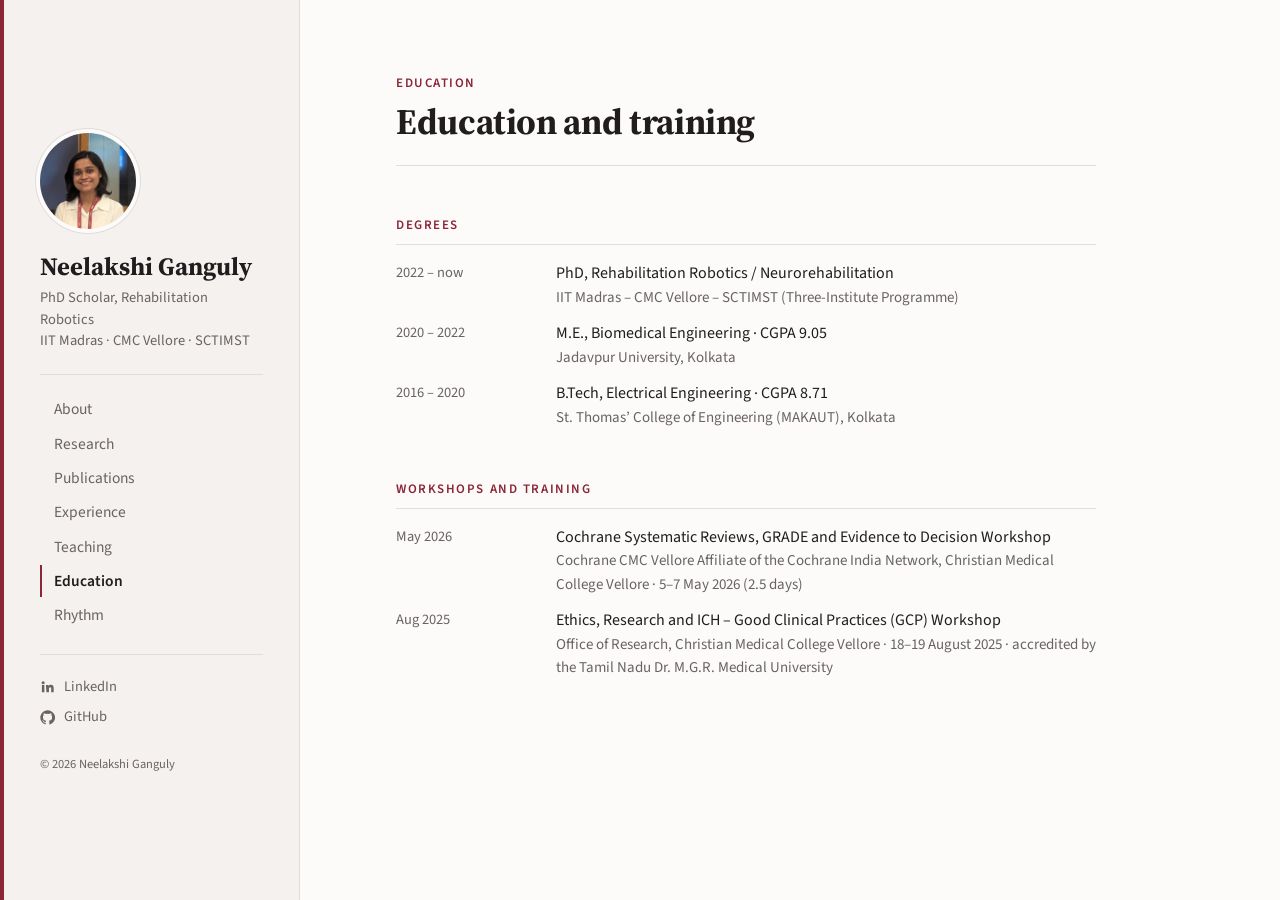
==== education.html @ b9ca0e88 "Add files via upload" ====
<!DOCTYPE html>
<html lang="en">
<head>
<meta charset="utf-8">
<meta name="viewport" content="width=device-width, initial-scale=1">
<title>Education · Neelakshi Ganguly</title>
<meta name="description" content="Neelakshi Ganguly, PhD scholar in rehabilitation robotics at IIT Madras, CMC Vellore and SCTIMST.">
<link rel="preconnect" href="https://fonts.googleapis.com">
<link rel="preconnect" href="https://fonts.gstatic.com" crossorigin>
<link href="https://fonts.googleapis.com/css2?family=Source+Serif+4:opsz,wght@8..60,400;8..60,600;8..60,700&family=Source+Sans+3:wght@400;500;600&display=swap" rel="stylesheet">
<link rel="stylesheet" href="style.css">
</head>
<body>
  <aside class="sidebar">
    <div class="side-inner">
      <img class="avatar" src="profile.jpg" width="96" height="96" alt="Neelakshi Ganguly">
      <div>
        <p class="name">Neelakshi Ganguly</p>
        <p class="tagline">PhD Scholar, Rehabilitation Robotics<br>IIT Madras · CMC Vellore · SCTIMST</p>
      </div>
      <nav class="side-block nav" aria-label="Pages">
        <a href="index.html">About</a>
        <a href="research.html">Research</a>
        <a href="publications.html">Publications</a>
        <a href="experience.html">Experience</a>
        <a href="teaching.html">Teaching</a>
        <a href="education.html" aria-current="page">Education</a>
        <a href="rhythm.html">Rhythm</a>
      </nav>
      <div class="side-block ext">
        <a href="https://www.linkedin.com/in/neelakshi-ganguly-1a842b307/"><svg viewBox="0 0 24 24" aria-hidden="true"><path d="M4.98 3.5a2.5 2.5 0 1 1 0 5 2.5 2.5 0 0 1 0-5zM3 9.75h4V21H3zM9.5 9.75h3.8v1.6h.05c.53-1 1.83-2.05 3.77-2.05 4.03 0 4.78 2.65 4.78 6.1V21h-4v-5c0-1.2-.02-2.73-1.66-2.73-1.67 0-1.92 1.3-1.92 2.64V21h-4z"/></svg>LinkedIn</a>
        <a href="https://github.com/Neelakshi5597"><svg viewBox="0 0 24 24" aria-hidden="true"><path d="M12 .5a11.5 11.5 0 0 0-3.64 22.41c.58.1.79-.25.79-.56v-2c-3.2.7-3.88-1.37-3.88-1.37-.53-1.33-1.28-1.69-1.28-1.69-1.05-.71.08-.7.08-.7 1.16.08 1.77 1.19 1.77 1.19 1.03 1.77 2.7 1.26 3.36.96.1-.75.4-1.26.73-1.55-2.55-.29-5.24-1.28-5.24-5.69 0-1.26.45-2.29 1.19-3.09-.12-.29-.52-1.46.11-3.05 0 0 .97-.31 3.17 1.18a11 11 0 0 1 5.77 0c2.2-1.49 3.17-1.18 3.17-1.18.63 1.59.23 2.76.11 3.05.74.8 1.19 1.83 1.19 3.09 0 4.42-2.7 5.39-5.26 5.68.41.36.78 1.06.78 2.14v3.17c0 .31.21.67.8.56A11.5 11.5 0 0 0 12 .5z"/></svg>GitHub</a>
      </div>
      <p class="copy">© 2026 Neelakshi Ganguly</p>
    </div>
  </aside>
  <main class="content">
    <p class="kicker">Education</p>
    <h1>Education and training</h1>
    <hr class="rule">
    <h2>Degrees</h2>
    <ul class="dated">
      <li><span class="d">2022 – now</span><span>PhD, Rehabilitation Robotics / Neurorehabilitation<span class="s">IIT Madras – CMC Vellore – SCTIMST (Three-Institute Programme)</span></span></li>
      <li><span class="d">2020 – 2022</span><span>M.E., Biomedical Engineering · CGPA 9.05<span class="s">Jadavpur University, Kolkata</span></span></li>
      <li><span class="d">2016 – 2020</span><span>B.Tech, Electrical Engineering · CGPA 8.71<span class="s">St. Thomas’ College of Engineering (MAKAUT), Kolkata</span></span></li>
    </ul>

    <h2>Workshops and training</h2>
    <ul class="dated">
      <li><span class="d">May 2026</span><span>Cochrane Systematic Reviews, GRADE and Evidence to Decision Workshop<span class="s">Cochrane CMC Vellore Affiliate of the Cochrane India Network, Christian Medical College Vellore · 5–7 May 2026 (2.5 days)</span></span></li>
      <li><span class="d">Aug 2025</span><span>Ethics, Research and ICH – Good Clinical Practices (GCP) Workshop<span class="s">Office of Research, Christian Medical College Vellore · 18–19 August 2025 · accredited by the Tamil Nadu Dr. M.G.R. Medical University</span></span></li>
    </ul>
  </main>
</body>
</html>
---- style.css ----
:root {
  /* Layout: tinted identity sidebar with a maroon spine beside one serif-led reading column; dated entries in a two-column grid */
  --page: #fcfbfa;
  --side: #f4f1ef;
  --ink: #211d1e;
  --muted: #6a6264;
  --rule: #e2dcda;
  --accent: #8b2635;
  --accent-soft: #f3e4e6;
  --serif: "Source Serif 4", "Times New Roman", Georgia, serif;
  --sans: "Source Sans 3", "Segoe UI", system-ui, -apple-system, sans-serif;
  color-scheme: light;
}

* { box-sizing: border-box; }
html, body { margin: 0; }
html { scroll-behavior: smooth; }
@media (prefers-reduced-motion: reduce) { html { scroll-behavior: auto; } }
body { background: var(--page); color: var(--ink); font: 400 17px/1.7 var(--sans); }
a { color: var(--accent); text-decoration: none; }
a:hover { text-decoration: underline; text-underline-offset: 3px; }
a:focus-visible { outline: 2px solid var(--accent); outline-offset: 3px; border-radius: 2px; }

/* Sidebar */
.sidebar {
  position: fixed; inset: 0 auto 0 0; width: 300px; background: var(--side);
  border-right: 1px solid var(--rule); box-shadow: inset 4px 0 0 var(--accent);
  overflow-y: auto; display: flex; flex-direction: column;
}
.side-inner { margin: auto 0; display: flex; flex-direction: column; gap: 22px; padding: 48px 36px 40px 40px; }
.avatar {
  width: 96px; height: 96px; border-radius: 50%; display: grid; place-items: center;
  background: var(--accent); color: #fff; font: 600 32px var(--serif); letter-spacing: 1px; object-fit: cover;
  box-shadow: 0 0 0 4px var(--page), 0 0 0 5px var(--rule);
}
.name { font: 700 25px/1.2 var(--serif); margin: 0; }
.tagline { color: var(--muted); font-size: 14.5px; margin: 6px 0 0; line-height: 1.5; }
.side-block { border-top: 1px solid var(--rule); padding-top: 18px; display: flex; flex-direction: column; gap: 2px; }
.nav a { color: var(--muted); font-size: 15.5px; padding: 3px 0 3px 12px; border-left: 2px solid transparent; }
.nav a[aria-current="page"] { color: var(--ink); font-weight: 600; border-left-color: var(--accent); }
.nav a:hover { color: var(--accent); text-decoration: none; }
.ext a { display: flex; align-items: center; gap: 9px; color: var(--muted); font-size: 14.5px; padding: 2px 0; }
.ext a:hover { color: var(--accent); text-decoration: none; }
.ext svg { width: 15px; height: 15px; fill: currentColor; flex: none; }
.copy { color: var(--muted); font-size: 12.5px; margin: 0; }

/* Content */
.content { margin-left: 300px; padding: 72px 48px 88px 96px; }
.content > * { max-width: 700px; }
.kicker { color: var(--accent); font-size: 13px; font-weight: 600; letter-spacing: .12em; text-transform: uppercase; margin: 0 0 6px; }
h1 { font: 700 36px/1.2 var(--serif); margin: 0; letter-spacing: -.01em; text-wrap: balance; }
.hook { font: italic 400 21px/1.5 var(--serif); color: var(--muted); margin: 12px 0 0; max-width: 620px; text-wrap: pretty; }
.rule { border: 0; border-top: 1px solid var(--rule); margin: 22px 0 30px; }
.lead { font: 400 21px/1.6 var(--serif); margin: 0 0 20px; }
h2 {
  font-size: 13px; font-weight: 600; letter-spacing: .12em; text-transform: uppercase;
  color: var(--accent); margin: 48px 0 16px; padding-bottom: 8px; border-bottom: 1px solid var(--rule);
}
h3 { font: 600 21px/1.35 var(--serif); margin: 0 0 4px; text-wrap: balance; }
p { margin: 0 0 16px; }
.meta { color: var(--muted); font-size: 15px; margin: 0 0 14px; }

/* Dated lists */
.dated { list-style: none; margin: 0; padding: 0; display: flex; flex-direction: column; gap: 12px; }
.dated li { display: grid; grid-template-columns: 140px minmax(0, 1fr); gap: 20px; font-size: 16px; line-height: 1.55; }
.dated .d { color: var(--muted); font-size: 14.5px; font-variant-numeric: tabular-nums; padding-top: 1px; }
.dated .s { color: var(--muted); display: block; font-size: 15px; }

.interests { display: flex; flex-wrap: wrap; gap: 8px; list-style: none; margin: 4px 0 0; padding: 0; }
.interests li { background: var(--accent-soft); padding: 3px 12px; border-radius: 999px; font-size: 14.5px; }

/* Research */
.project { padding: 4px 0 8px; scroll-margin-top: 32px; }
.project + .project { margin-top: 36px; padding-top: 32px; border-top: 1px solid var(--rule); }
.facts {
  display: grid; grid-template-columns: repeat(4, minmax(0, 1fr)); margin: 18px 0 20px;
  border: 1px solid var(--rule); border-radius: 6px; background: #fff;
}
.facts div { padding: 12px 14px; display: flex; flex-direction: column; gap: 2px; }
.facts div + div { border-left: 1px solid var(--rule); }
.facts b { font: 600 21px var(--serif); font-variant-numeric: tabular-nums; }
.facts span { color: var(--muted); font-size: 13.5px; line-height: 1.35; }
ul.plain { margin: 0 0 8px; padding-left: 20px; display: flex; flex-direction: column; gap: 6px; }

.callout {
  border-left: 3px solid var(--accent); background: #fff; border-radius: 0 6px 6px 0;
  padding: 14px 18px; margin: 0 0 8px;
}
.callout b { font: 600 19px var(--serif); display: block; }
.callout span { color: var(--muted); font-size: 15px; }
.tag { display: inline-block; font-size: 12px; font-weight: 600; letter-spacing: .06em; text-transform: uppercase; color: var(--accent); }
.pub .t { font-family: var(--serif); font-size: 17px; }
.me { font-weight: 600; color: var(--ink); }

@media (max-width: 920px) {
  .sidebar { position: static; width: auto; border-right: 0; border-bottom: 1px solid var(--rule); box-shadow: inset 0 4px 0 var(--accent); }
  .side-inner { padding: 32px 24px 22px; gap: 16px; }
  .avatar { width: 76px; height: 76px; font-size: 25px; }
  .nav, .ext { flex-direction: row; flex-wrap: wrap; gap: 4px 18px; }
  .nav a { border-left: 0; padding-left: 0; border-bottom: 2px solid transparent; }
  .nav a[aria-current="page"] { border-bottom-color: var(--accent); }
  .content { margin-left: 0; padding: 36px 24px 64px; }
  .facts { grid-template-columns: repeat(2, minmax(0, 1fr)); }
  .facts div:nth-child(3) { border-left: 0; }
  .facts div:nth-child(n+3) { border-top: 1px solid var(--rule); }
}
@media (max-width: 520px) {
  body { font-size: 16px; }
  h1 { font-size: 30px; }
  .lead { font-size: 19px; }
  .dated li { grid-template-columns: 1fr; gap: 0; }
}
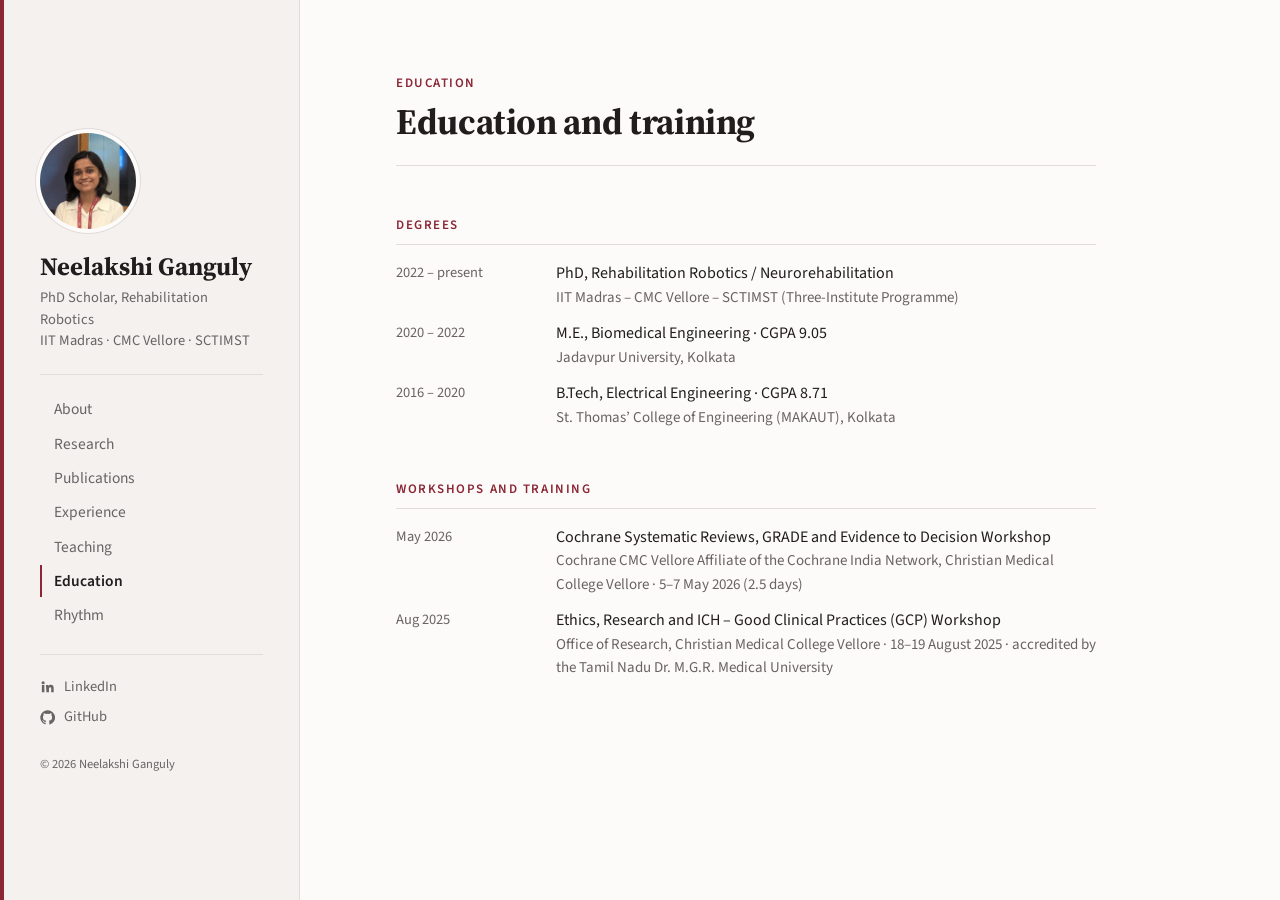
==== commit 6da0144f: "Add files via upload" ====
--- a/education.html
+++ b/education.html
@@ -40,7 +40,7 @@
     <hr class="rule">
     <h2>Degrees</h2>
     <ul class="dated">
-      <li><span class="d">2022 – now</span><span>PhD, Rehabilitation Robotics / Neurorehabilitation<span class="s">IIT Madras – CMC Vellore – SCTIMST (Three-Institute Programme)</span></span></li>
+      <li><span class="d">2022 – present</span><span>PhD, Rehabilitation Robotics / Neurorehabilitation<span class="s">IIT Madras – CMC Vellore – SCTIMST (Three-Institute Programme)</span></span></li>
       <li><span class="d">2020 – 2022</span><span>M.E., Biomedical Engineering · CGPA 9.05<span class="s">Jadavpur University, Kolkata</span></span></li>
       <li><span class="d">2016 – 2020</span><span>B.Tech, Electrical Engineering · CGPA 8.71<span class="s">St. Thomas’ College of Engineering (MAKAUT), Kolkata</span></span></li>
     </ul>
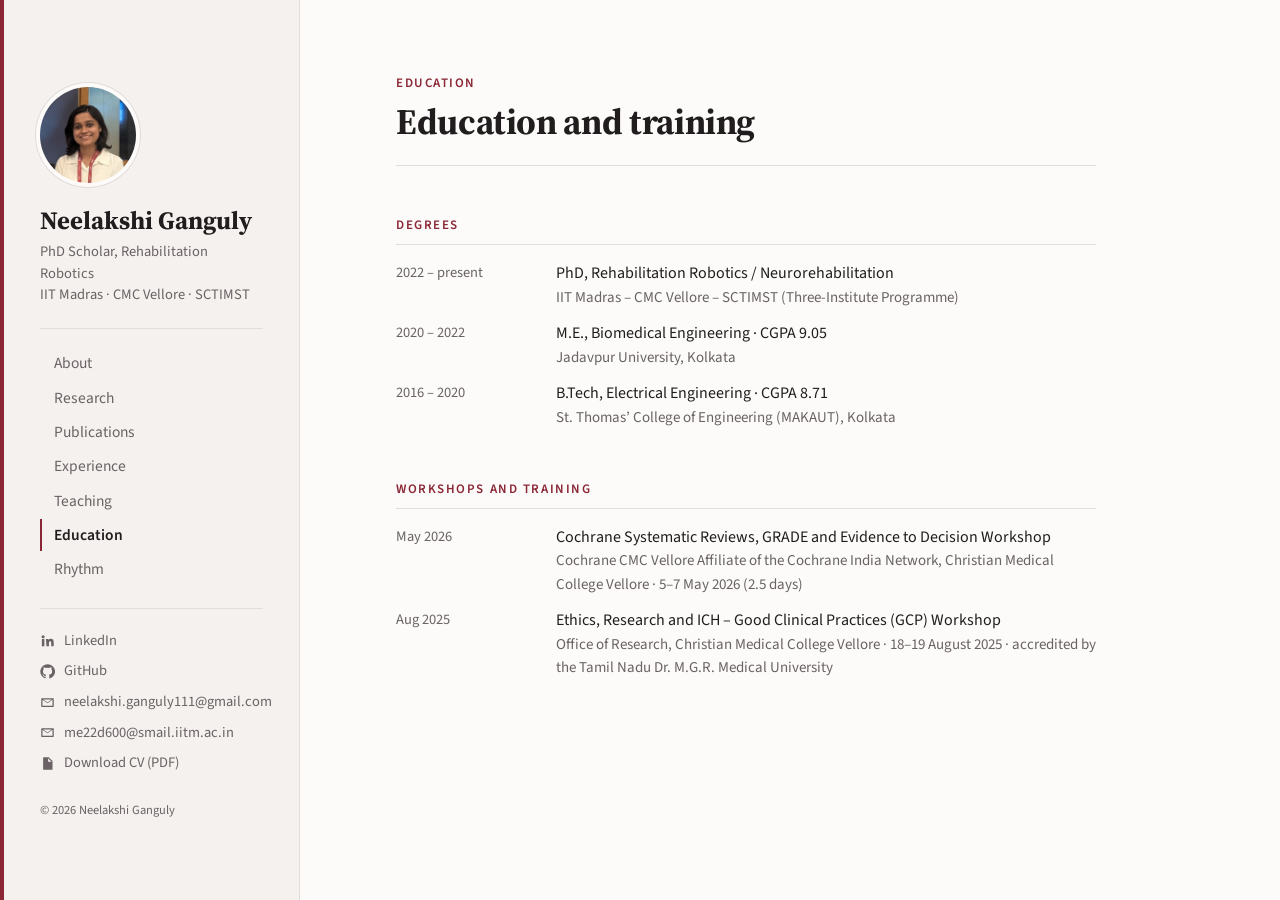
==== commit 4c646a52: "Add contact emails, CV download and 3M project" ====
--- a/education.html
+++ b/education.html
@@ -30,6 +30,9 @@
       <div class="side-block ext">
         <a href="https://www.linkedin.com/in/neelakshi-ganguly-1a842b307/"><svg viewBox="0 0 24 24" aria-hidden="true"><path d="M4.98 3.5a2.5 2.5 0 1 1 0 5 2.5 2.5 0 0 1 0-5zM3 9.75h4V21H3zM9.5 9.75h3.8v1.6h.05c.53-1 1.83-2.05 3.77-2.05 4.03 0 4.78 2.65 4.78 6.1V21h-4v-5c0-1.2-.02-2.73-1.66-2.73-1.67 0-1.92 1.3-1.92 2.64V21h-4z"/></svg>LinkedIn</a>
         <a href="https://github.com/Neelakshi5597"><svg viewBox="0 0 24 24" aria-hidden="true"><path d="M12 .5a11.5 11.5 0 0 0-3.64 22.41c.58.1.79-.25.79-.56v-2c-3.2.7-3.88-1.37-3.88-1.37-.53-1.33-1.28-1.69-1.28-1.69-1.05-.71.08-.7.08-.7 1.16.08 1.77 1.19 1.77 1.19 1.03 1.77 2.7 1.26 3.36.96.1-.75.4-1.26.73-1.55-2.55-.29-5.24-1.28-5.24-5.69 0-1.26.45-2.29 1.19-3.09-.12-.29-.52-1.46.11-3.05 0 0 .97-.31 3.17 1.18a11 11 0 0 1 5.77 0c2.2-1.49 3.17-1.18 3.17-1.18.63 1.59.23 2.76.11 3.05.74.8 1.19 1.83 1.19 3.09 0 4.42-2.7 5.39-5.26 5.68.41.36.78 1.06.78 2.14v3.17c0 .31.21.67.8.56A11.5 11.5 0 0 0 12 .5z"/></svg>GitHub</a>
+        <a href="mailto:neelakshi.ganguly111@gmail.com"><svg viewBox="0 0 24 24" aria-hidden="true"><path d="M3 5h18a1 1 0 0 1 1 1v12a1 1 0 0 1-1 1H3a1 1 0 0 1-1-1V6a1 1 0 0 1 1-1zm1 2.4V17h16V7.4l-8 5.6zM5.2 7 12 11.8 18.8 7z"/></svg>neelakshi.ganguly111@gmail.com</a>
+        <a href="mailto:me22d600@smail.iitm.ac.in"><svg viewBox="0 0 24 24" aria-hidden="true"><path d="M3 5h18a1 1 0 0 1 1 1v12a1 1 0 0 1-1 1H3a1 1 0 0 1-1-1V6a1 1 0 0 1 1-1zm1 2.4V17h16V7.4l-8 5.6zM5.2 7 12 11.8 18.8 7z"/></svg>me22d600@smail.iitm.ac.in</a>
+        <a href="Neelakshi_Ganguly_CV.pdf" download><svg viewBox="0 0 24 24" aria-hidden="true"><path d="M6 2h8l6 6v13a1 1 0 0 1-1 1H6a1 1 0 0 1-1-1V3a1 1 0 0 1 1-1zm7 1.5V9h5.5zM8 13h8v1.6H8zm0 3.4h8V18H8z"/></svg>Download CV (PDF)</a>
       </div>
       <p class="copy">© 2026 Neelakshi Ganguly</p>
     </div>
--- a/style.css
+++ b/style.css
@@ -86,6 +86,7 @@
   border-left: 3px solid var(--accent); background: #fff; border-radius: 0 6px 6px 0;
   padding: 14px 18px; margin: 0 0 8px;
 }
+.callout + .callout { margin-top: 12px; }
 .callout b { font: 600 19px var(--serif); display: block; }
 .callout span { color: var(--muted); font-size: 15px; }
 .tag { display: inline-block; font-size: 12px; font-weight: 600; letter-spacing: .06em; text-transform: uppercase; color: var(--accent); }
